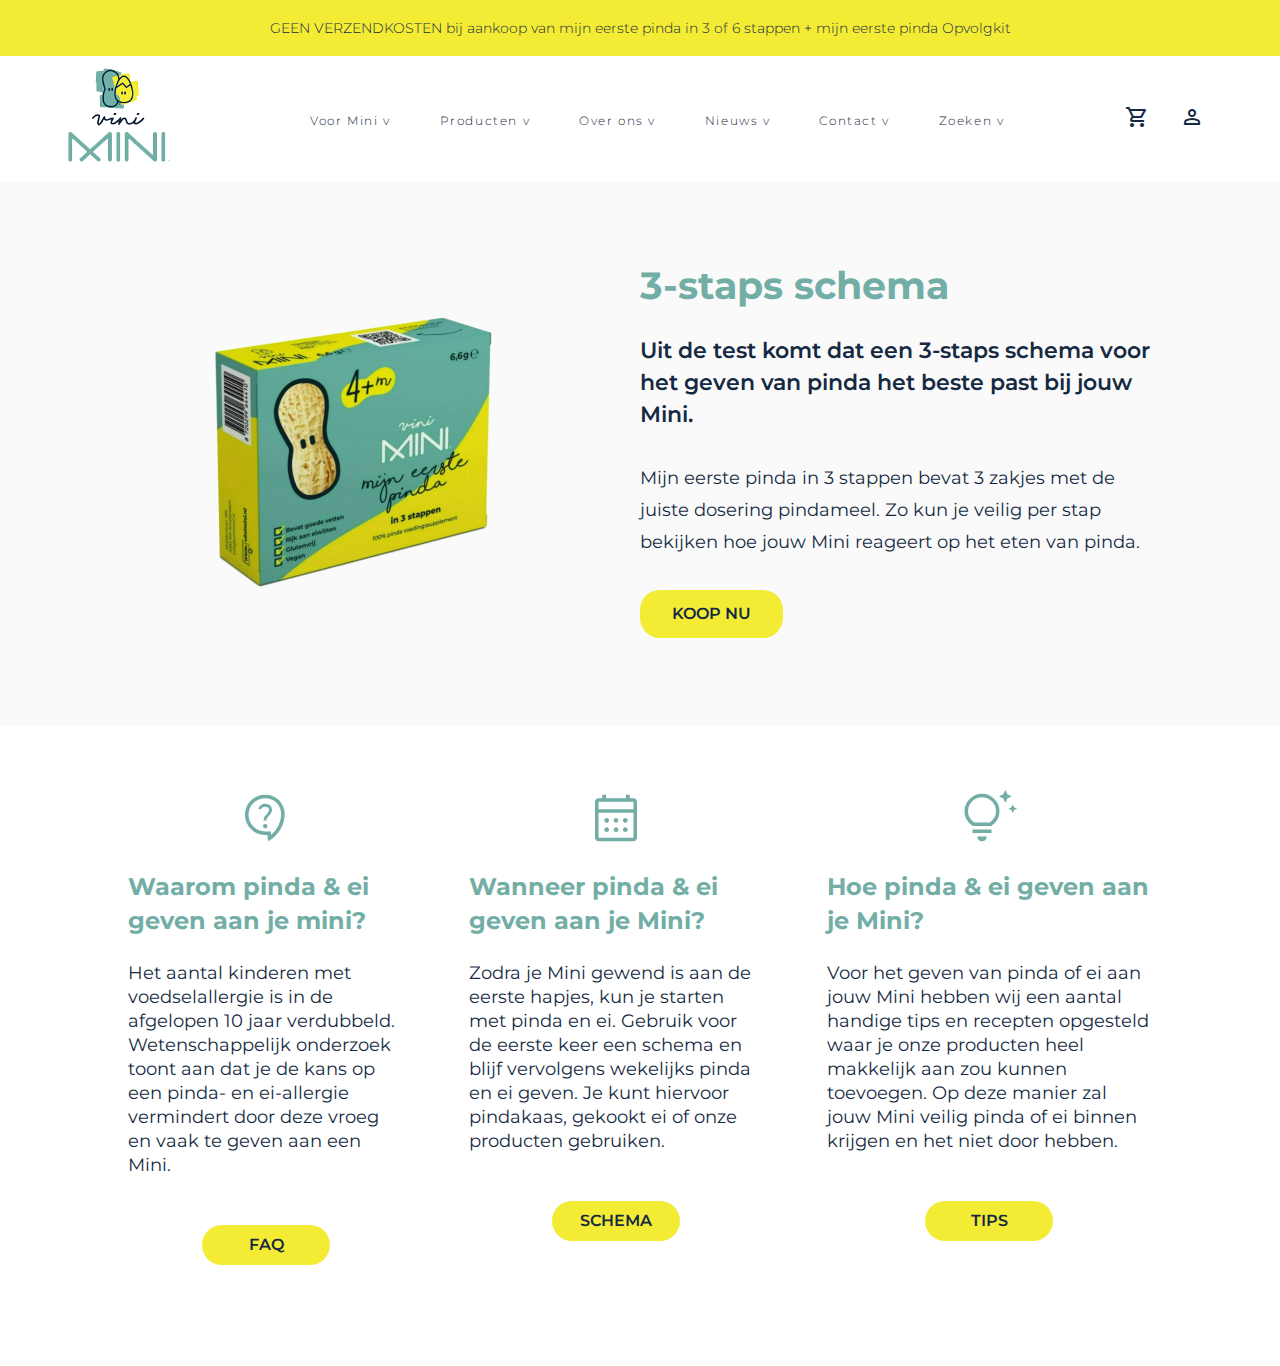
==== calender.html @ 75e75825 "pagina toegevoegd" ====
<!DOCTYPE html>
<html lang="en">

<head>
    <meta charset="UTF-8">
    <meta http-equiv="X-UA-Compatible" content="IE=edge">
    <meta name="viewport" content="width=device-width, initial-scale=1.0">
    <link rel="stylesheet" href="styles/calender.css">
    <link rel="stylesheet"
        href="https://fonts.googleapis.com/css2?family=Material+Symbols+Outlined:opsz,wght,FILL,GRAD@20..48,100..700,0..1,-50..200" />
        <script src="scripts/main.js" defer></script>
    <title>Vini Mini</title>
</head>

<body>
    <!-- YELLOW BANNER -->
    <header>
        <p>GEEN VERZENDKOSTEN bij aankoop van mijn eerste pinda in 3 of 6 stappen + mijn eerste pinda Opvolgkit</p>
    </header>

    <!-- NAV + LOGO -->
    <nav>
        <a href="index.html"> <img src="assets/logo.png" alt="logo"></a>

        <div class="nav-menu">
            <div class="nav-links">
                <ul>
                    <li> <a href="">Voor Mini v</a></li>
                    <li> <a href="">Producten v</a></li>
                    <li> <a href="">Over ons v</a></li>
                    <li> <a href="">Nieuws v</a></li>
                    <li> <a href="">Contact v</a></li>
                    <li> <a href="">Zoeken v</a></li>
                </ul>
            </div>
        </div>

        <div>
            <button class="shoppingcart">
                <span class="material-symbols-outlined">
                    shopping_cart</span></button>

            <button class="person">
                <span class="material-symbols-outlined">
                    person</span>
        </div>
    </nav>
    <!-- HERO -->
    <main>

        <section class="hero">
            <img src="assets/pinda.png">

            <div class="text">
                <h1>3-staps schema</h1>
                <br>
                <h2>Uit de test komt dat een 3-staps schema voor het geven van pinda het beste past bij jouw Mini. </h2>
                <br>
                <h3>Mijn eerste pinda in 3 stappen bevat 3 zakjes met de juiste dosering pindameel. Zo kun je veilig per
                    stap bekijken hoe jouw Mini reageert op het eten van pinda. </h3>
                <br>
                <a href="test.html" class="button">KOOP NU</a>
            </div>
        </section>

        <section class="info">
            <div class="text-container">
                <div>
                        <span class="material-symbols-outlined" id="why">
                            contact_support</span>
                    <br>
                    <h1>Waarom pinda & ei geven aan je mini?</h1>
                    <br>
                    <h3>Het aantal kinderen met voedselallergie is in de afgelopen 10 jaar verdubbeld. Wetenschappelijk
                        onderzoek toont aan dat je de kans op een pinda- en ei-allergie vermindert door deze vroeg en
                        vaak te geven aan een Mini.</h3>
                    <br>
                    <br>
                    <a href="" class="button2">FAQ</a>
                </div>

                <div>
                        <span class="material-symbols-outlined" id="calender">
                            calendar_month</span>
                    <br>
                    <h1>Wanneer pinda & ei geven aan je Mini?</h1>
                    <br>
                    <h3>Zodra je Mini gewend is aan de eerste hapjes, kun je starten met pinda en ei. Gebruik voor de
                        eerste keer een schema en blijf vervolgens wekelijks pinda en ei geven. Je kunt hiervoor
                        pindakaas, gekookt ei of onze producten gebruiken.</h3>
                    <br>
                    <br>
                    <a href="" class="button2">SCHEMA</a>
                </div>

                <div>
                            <span class="material-symbols-outlined" id="tips">
                                tips_and_updates</span>
                            <br>
                    <h1>Hoe pinda & ei geven aan je Mini?</h1>
                    <br>
                    <h3>Voor het geven van pinda of ei aan jouw Mini hebben wij een aantal handige tips en recepten opgesteld
                        waar je onze producten heel makkelijk aan zou kunnen toevoegen. Op deze manier zal jouw Mini veilig pinda of ei 
                        binnen krijgen en het niet door hebben. 
                    </h3>
                    <br>
                    <br>
                    <a href="" class="button2">TIPS</a>
                </div>
            </div>

        </section>



        </div>

    </main>

</body>

</html>
---- styles/calender.css ----
@import url('https://fonts.googleapis.com/css2?family=Montserrat:wght@200;300;400;600;700&display=swap');


* {
    box-sizing: border-box;
    margin: 0;
    padding: 0;
}

body {
    height: 100vh;
    font-family: 'Montserrat', sans-serif;
    background-color: #fafafa;
}

/* YELLOW BANNER */
header {
    width: 100%;
    background-color: #f4eb34;
    position: relative;
    padding: 1.2em;
}

p {
    color: #152a42;
    text-align: center;
    font-family: 'Montserrat', sans-serif;
    font-size: 0.88rem;
    font-weight: 300;
    padding: 1.2em auto;
    width: 100%;
}

/* NAV + LOGO + ICONS*/
nav {
    display: flex;
    flex-flow: row nowrap;
    justify-content: space-around;
    align-items: center;
    background-color: #fff;
    width: 100vw;
}

nav img {
    width: 140px;
}

.nav-links {
    flex: 1;
    text-align: center;
}

.nav-links ul li {
    list-style: none;
    display: inline-block;
    padding: 1.4em;
    position: relative;
    letter-spacing: 0.1em;
}

.nav-links ul li a {
    color: #152a42;
    text-decoration: none;
    font-family: 'Montserrat', sans-serif;
    font-weight: 300;
    font-size: 0.75rem;
}

.nav-links ul li a:hover {
    color: #72AEA6;
}


.shoppingcart,
.person {
    background-color: transparent;
    border: none;
    color: #152a42;
    position: relative;
    margin-right: 2em;

}

.shoppingcart:hover {
    color: #72AEA6;

}

.person:hover {
    color: #72AEA6;
}

.nav menu {
    display: none;
}


/* HERO */

.hero {
    margin: 7em auto;
    max-height: 20em;
    width: 100vw;
    background-color: #fafafa;
    display: flex;
    flex-direction: row;
    align-items: center;
    justify-content: space-around;
}

.hero img {
    width: 25%;
    height: 25%;
    display: flex;
    flex-direction: row;
    margin-left: 8em;
}

.text {
    width: 40%;
    display: flex;
    flex-direction: column;
    line-height: 2em;
    margin-right: 4em;
}

.text h1 {
    width: 100%;
    color: #72AEA6;
    margin: 0 auto;
    font-family: 'Montserrat', sans-serif;
    font-weight: 700;
    font-size: 2.4rem;
    text-align: left;
}

.text h2 {
    width: 100%;
    font-family: 'Montserrat', sans-serif;
    font-weight: 600;
    font-size: 1.4rem;
    color: #152a42;
    text-align: left;
}

.text h3 {
    width: 100%;
    font-family: 'Montserrat', sans-serif;
    font-weight: 400;
    font-size: 1.1rem;
    color: #152a42;
    text-align: left;
}

/* BUTTON */

.button {
    display: inline-block;
    text-decoration: none;
    background-color: #f4eb34;
    color: #152a42;
    border: none;
    border-radius: 20px;
    padding: 0.5em 2em;
    font-size: 1rem;
    font-family: 'Montserrat', sans-serif;
    font-weight: 600;
    align-self: flex-start;
}

.button:hover {
    background-color: #72AEA6;
    color: #ffffff;
}


/*SECTION 2*/

.info {
    height: 40em;
    width: 100vw;
    background-color: #fff;
    display: flex;
    flex-direction: row;
}

.text-container {
    padding-top: 4em;
    display: flex;
    margin: 0 auto;
    flex-direction: row;
    width: 80%;
    justify-content: center;
    gap: 4em;
    line-height: 1.5em;

}

.info h1 {
    color: #72AEA6;
    font-size: 1.5em;
    font-family: 'Montserrat', sans-serif;
    text-align: left;
    line-height: 1.4em;
}

.info h3 {
    width: 100%;
    font-family: 'Montserrat', sans-serif;
    font-weight: 400;
    font-size: 1.1rem;
    color: #152a42;
    text-align: left;
}

#calender, #why, #tips {
    display: flex;
    font-size: 3.5em;
    color: #72AEA6;
    justify-content: center;
}

.button2{
    display: flex;
    width: 8em;
    margin: 0 auto;
    text-decoration: none;
    background-color: #f4eb34;
    color: #152a42;
    border: none;
    border-radius: 20px;
    padding: 0.5em 2em;
    font-size: 1rem;
    font-family: 'Montserrat', sans-serif;
    font-weight: 600;
    justify-content: center;

}

.button2:hover {
    background-color: #72AEA6;
    color: #ffffff;
}

/* PHONE */

@media (max-width: 700px) {
    .header {
        min-height: 3em;
        width: 100vw;
    }

    p {
        margin: 1em auto;
        font-size: 0.7rem;
        width: 80%;
    }

    nav img {
        width: 80px;
        margin-top: 0.5em;
        margin-left: 1em;
    }


    .text {
        margin-top: 7em;
    }

    .hero h1 {
        font-size: 1.6rem;
    }

    .hero h2 {
        width: 90%;
        font-size: 1.3rem;
    }

    .hero h2 br {
        display: none;
    }

    .hero h3 {
        width: 70%;
        margin: 1em auto;
        font-size: 0.9rem;
    }

}

/* TABLET */

@media (max-width: 700px) {

    nav {
        min-height: 3em;
    }

    .nav-links ul li {
        margin-top: 1em;
    }
}
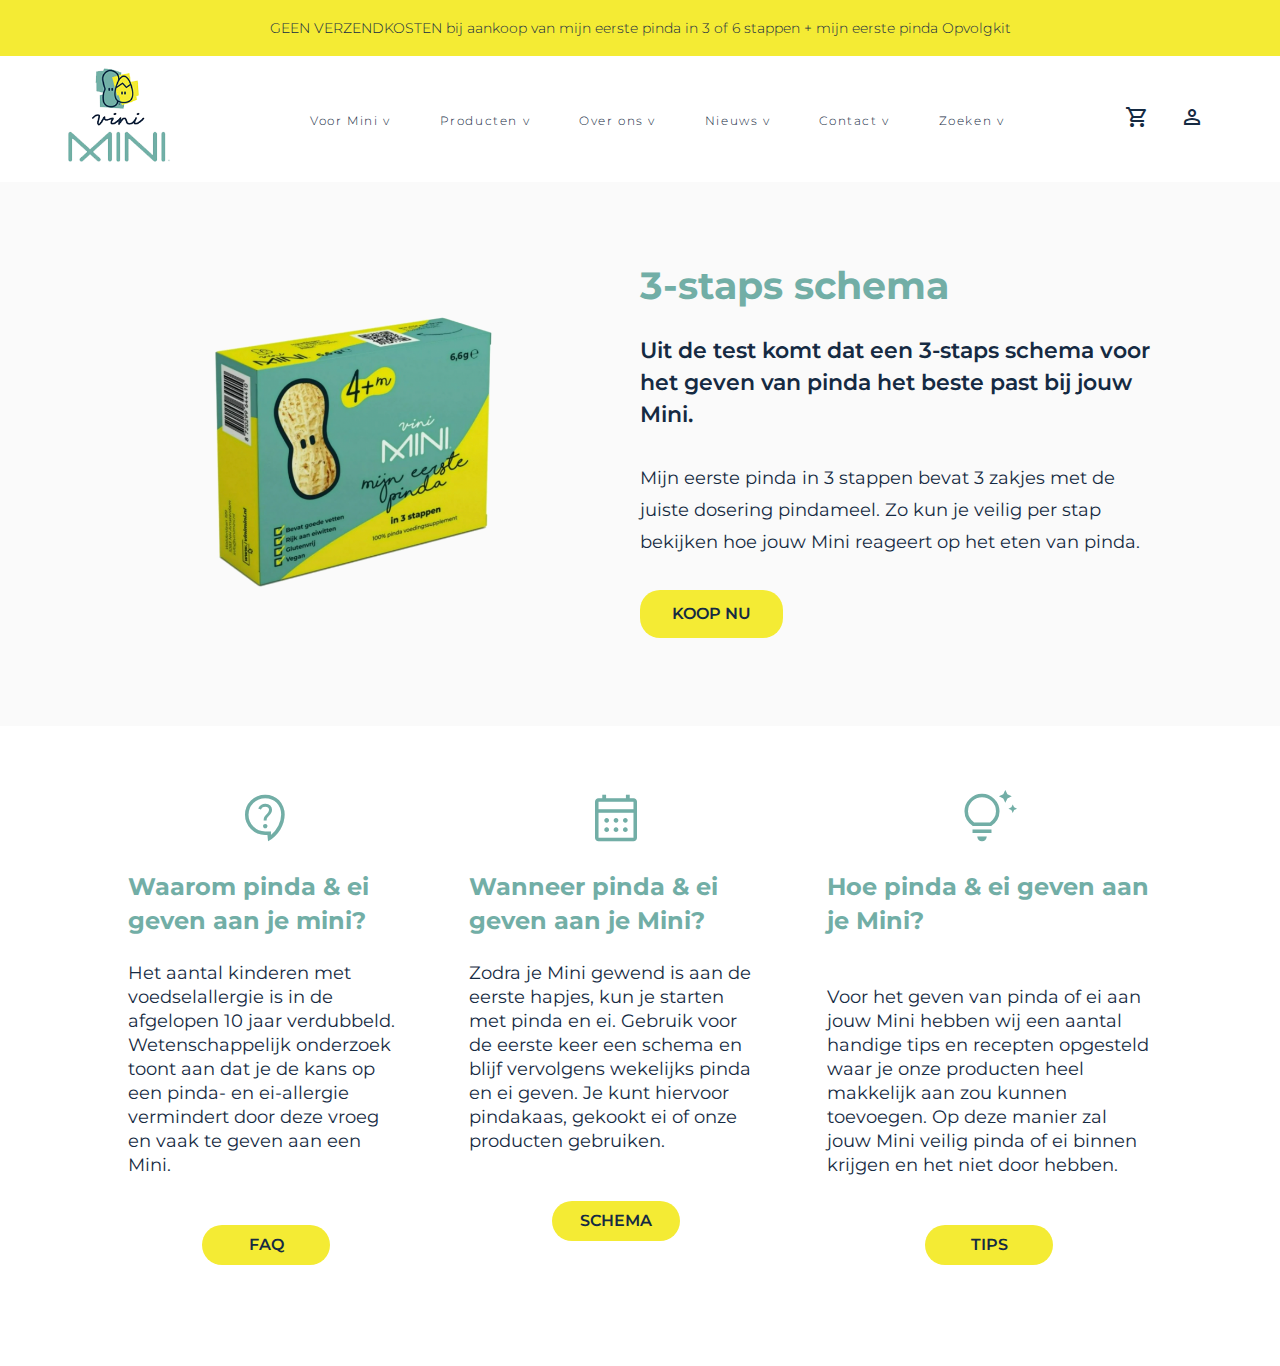
==== commit 14a9b5fc: "<br> toegevoegd" ====
--- a/calender.html
+++ b/calender.html
@@ -99,6 +99,7 @@
                             <br>
                     <h1>Hoe pinda & ei geven aan je Mini?</h1>
                     <br>
+                    <br>
                     <h3>Voor het geven van pinda of ei aan jouw Mini hebben wij een aantal handige tips en recepten opgesteld
                         waar je onze producten heel makkelijk aan zou kunnen toevoegen. Op deze manier zal jouw Mini veilig pinda of ei 
                         binnen krijgen en het niet door hebben. 
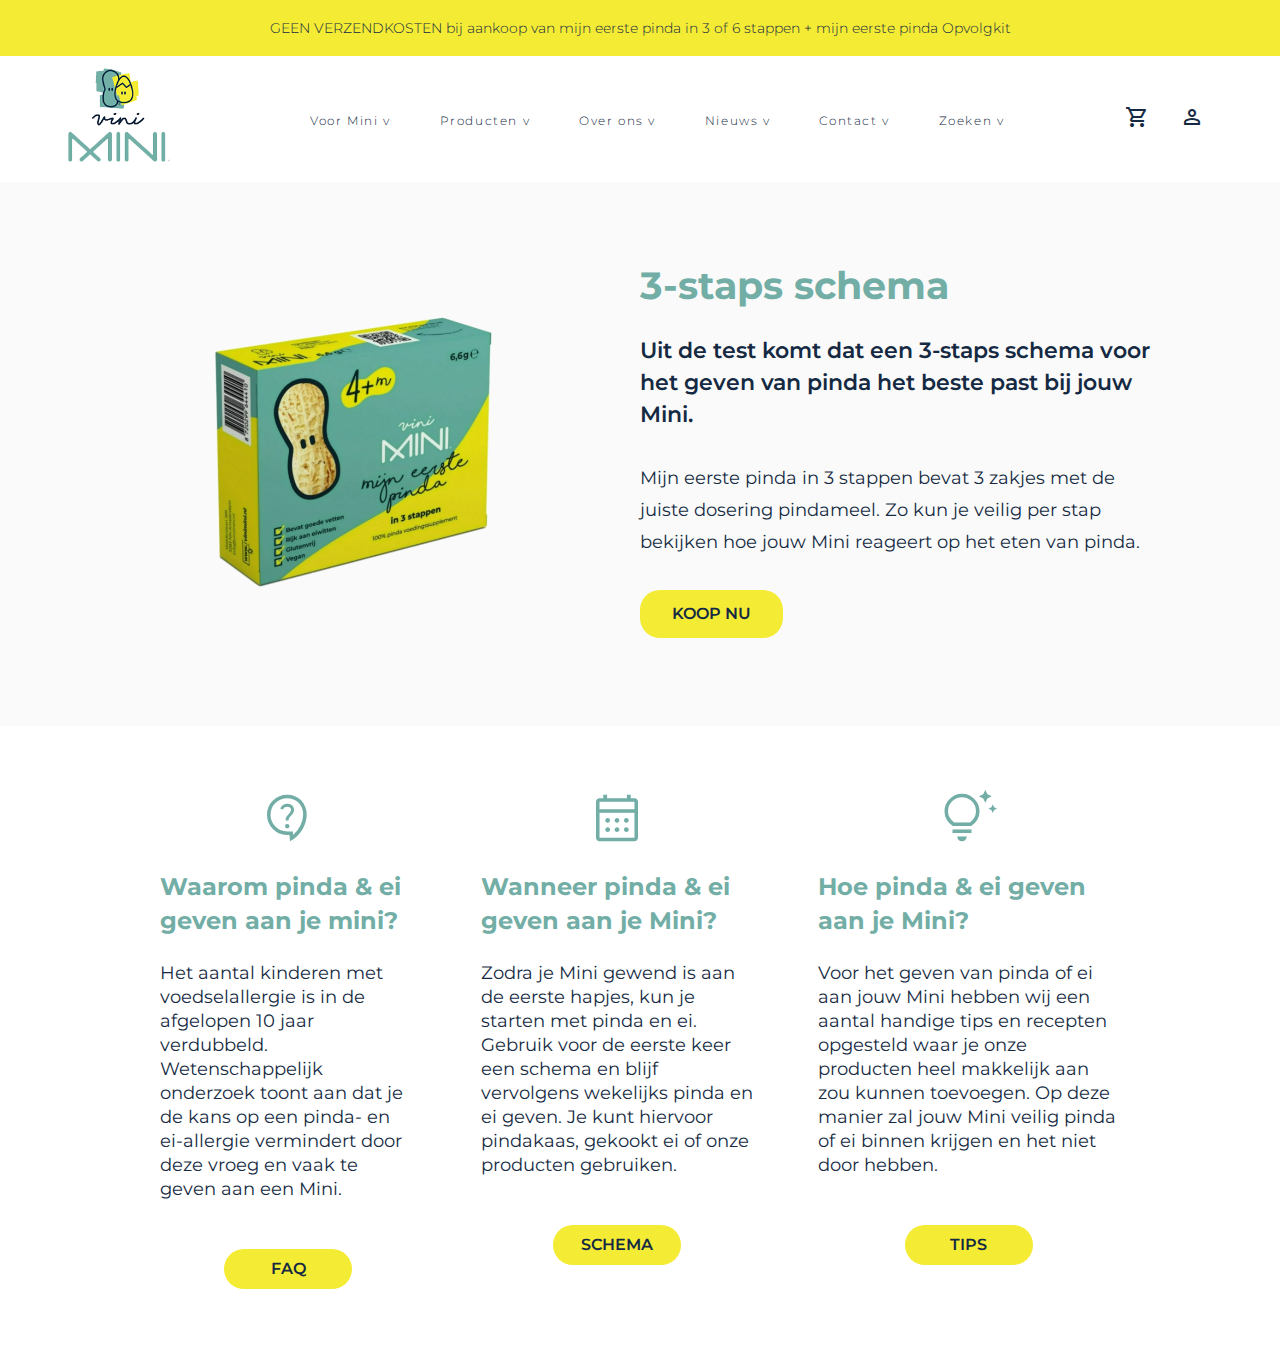
==== commit 94132232: "button" ====
--- a/calender.html
+++ b/calender.html
@@ -99,7 +99,6 @@
                             <br>
                     <h1>Hoe pinda & ei geven aan je Mini?</h1>
                     <br>
-                    <br>
                     <h3>Voor het geven van pinda of ei aan jouw Mini hebben wij een aantal handige tips en recepten opgesteld
                         waar je onze producten heel makkelijk aan zou kunnen toevoegen. Op deze manier zal jouw Mini veilig pinda of ei 
                         binnen krijgen en het niet door hebben. 
--- a/styles/calender.css
+++ b/styles/calender.css
@@ -189,7 +189,7 @@
     display: flex;
     margin: 0 auto;
     flex-direction: row;
-    width: 80%;
+    width: 75%;
     justify-content: center;
     gap: 4em;
     line-height: 1.5em;
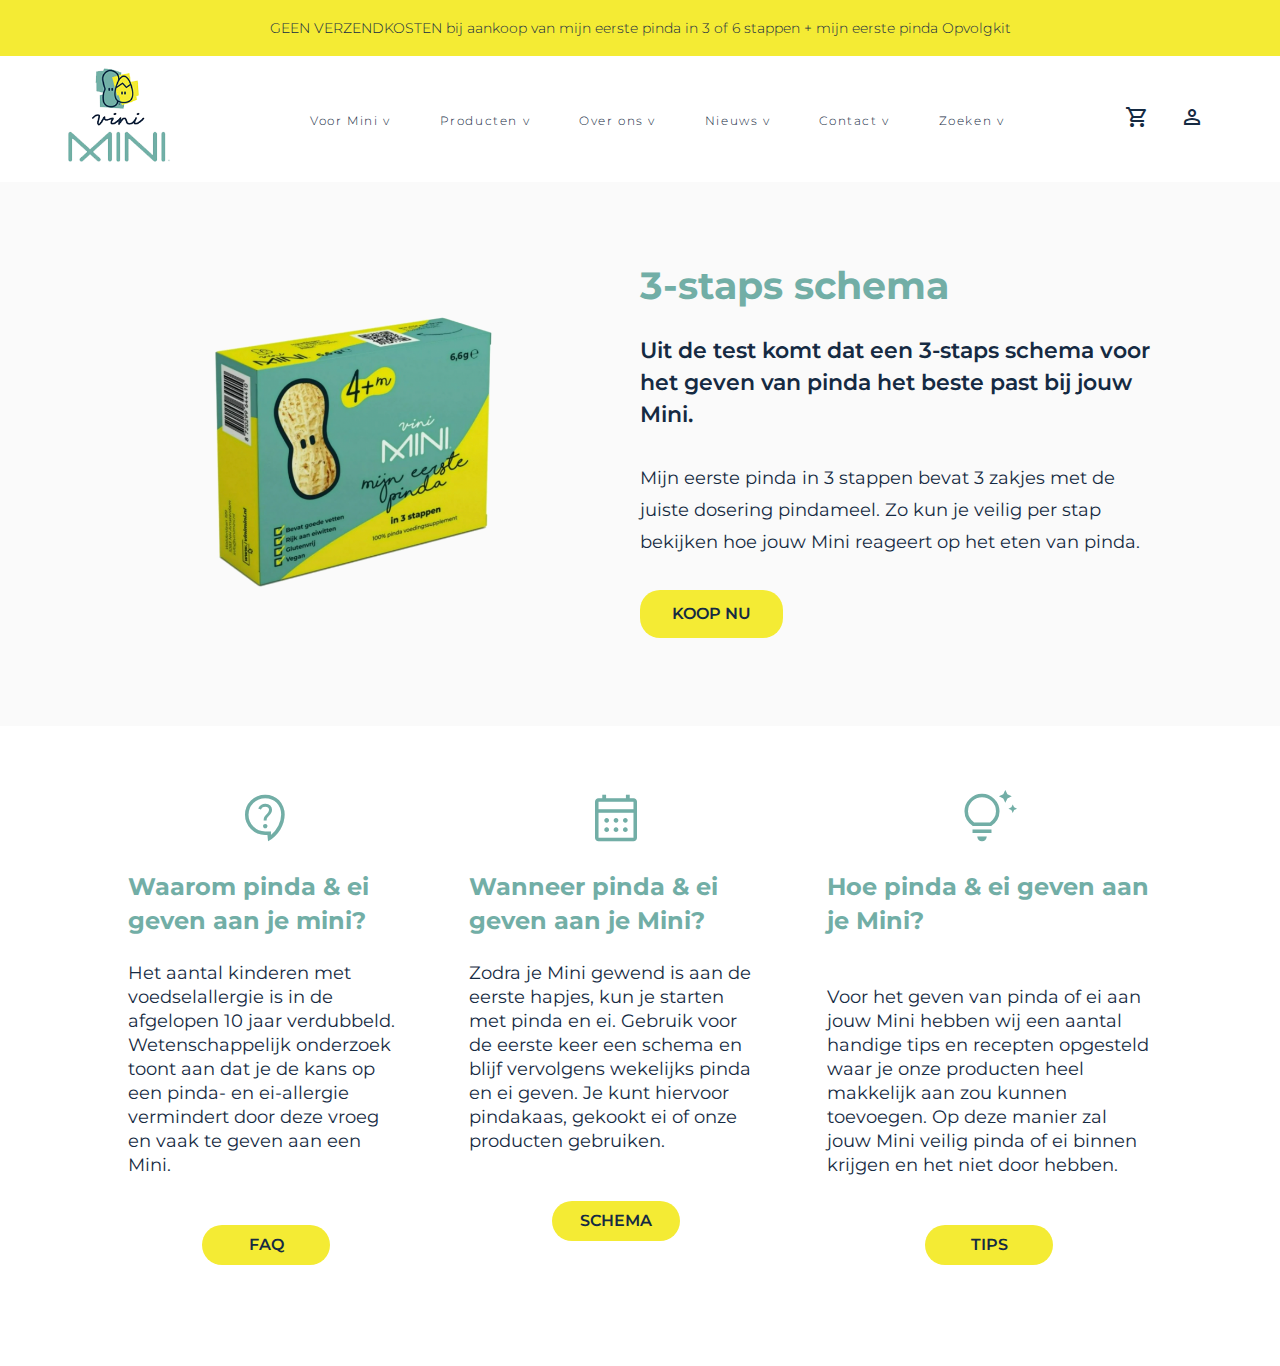
==== commit 291f9354: "enter toegevoegd" ====
--- a/calender.html
+++ b/calender.html
@@ -99,6 +99,7 @@
                             <br>
                     <h1>Hoe pinda & ei geven aan je Mini?</h1>
                     <br>
+                    <br>
                     <h3>Voor het geven van pinda of ei aan jouw Mini hebben wij een aantal handige tips en recepten opgesteld
                         waar je onze producten heel makkelijk aan zou kunnen toevoegen. Op deze manier zal jouw Mini veilig pinda of ei 
                         binnen krijgen en het niet door hebben. 
--- a/styles/calender.css
+++ b/styles/calender.css
@@ -189,7 +189,7 @@
     display: flex;
     margin: 0 auto;
     flex-direction: row;
-    width: 75%;
+    width: 80%;
     justify-content: center;
     gap: 4em;
     line-height: 1.5em;
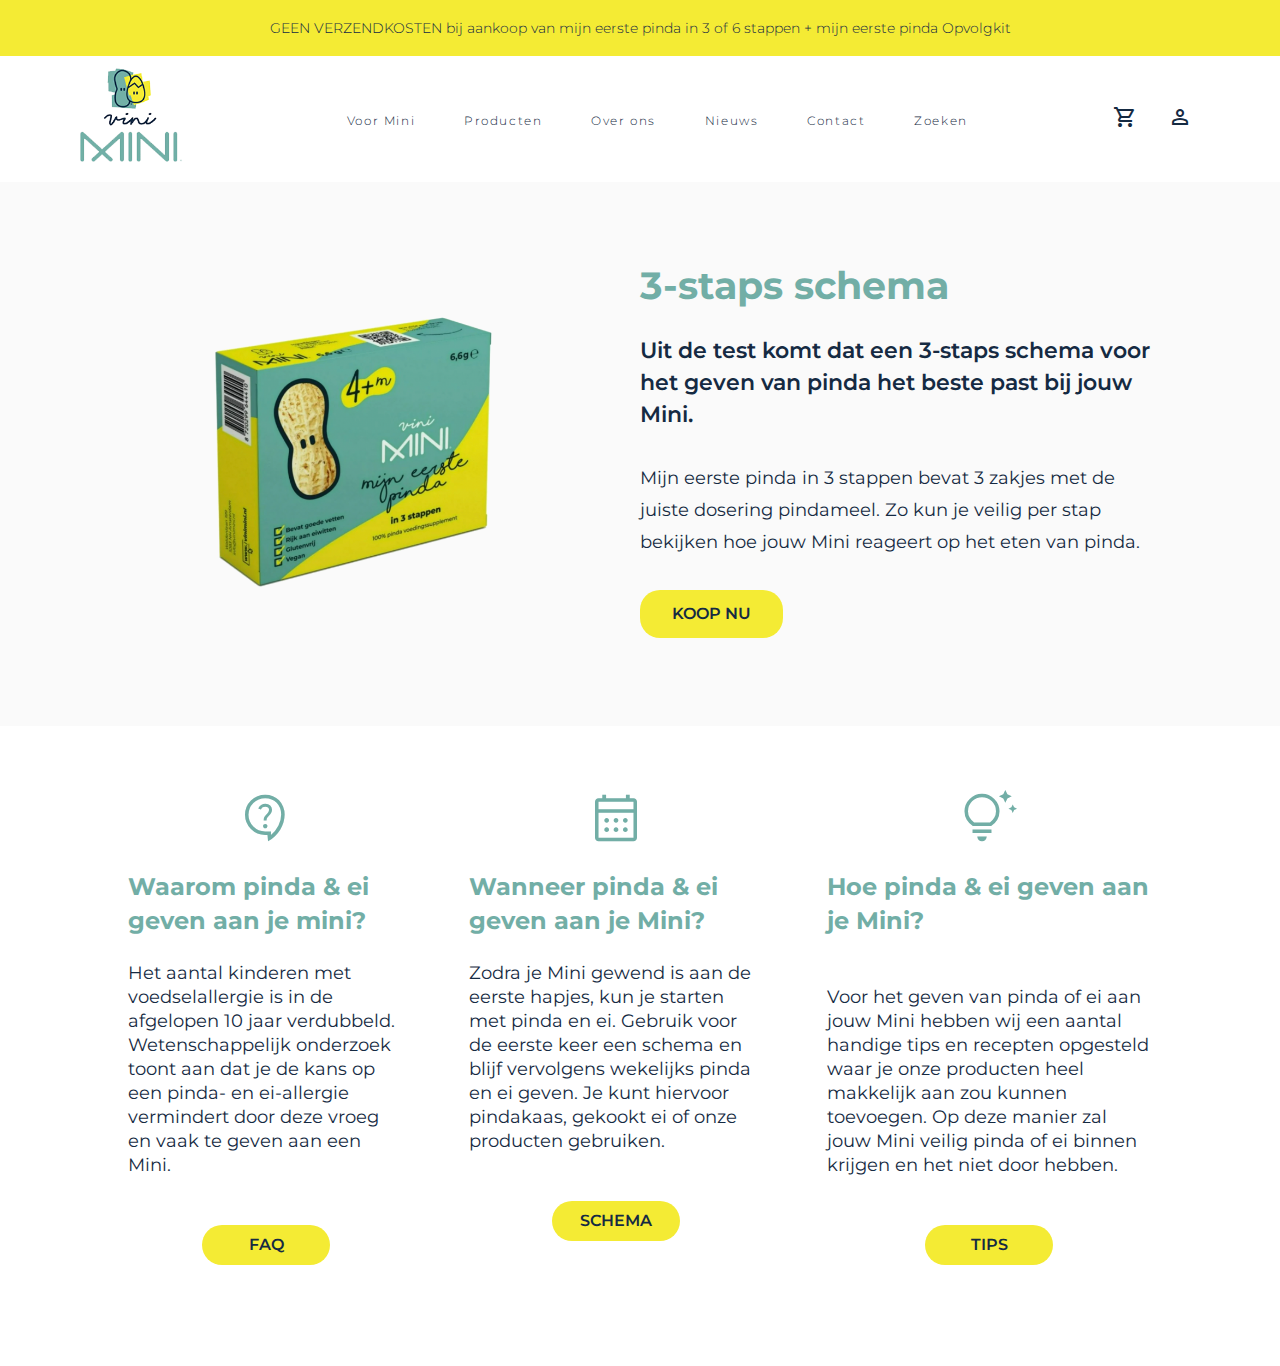
==== commit 2714b472: "links" ====
--- a/calender.html
+++ b/calender.html
@@ -25,12 +25,12 @@
         <div class="nav-menu">
             <div class="nav-links">
                 <ul>
-                    <li> <a href="">Voor Mini v</a></li>
-                    <li> <a href="">Producten v</a></li>
-                    <li> <a href="">Over ons v</a></li>
-                    <li> <a href="">Nieuws v</a></li>
-                    <li> <a href="">Contact v</a></li>
-                    <li> <a href="">Zoeken v</a></li>
+                    <li> <a href="">Voor Mini</a></li>
+                    <li> <a href="">Producten</a></li>
+                    <li> <a href="">Over ons</a></li>
+                    <li> <a href="">Nieuws</a></li>
+                    <li> <a href="">Contact</a></li>
+                    <li> <a href="">Zoeken</a></li>
                 </ul>
             </div>
         </div>
